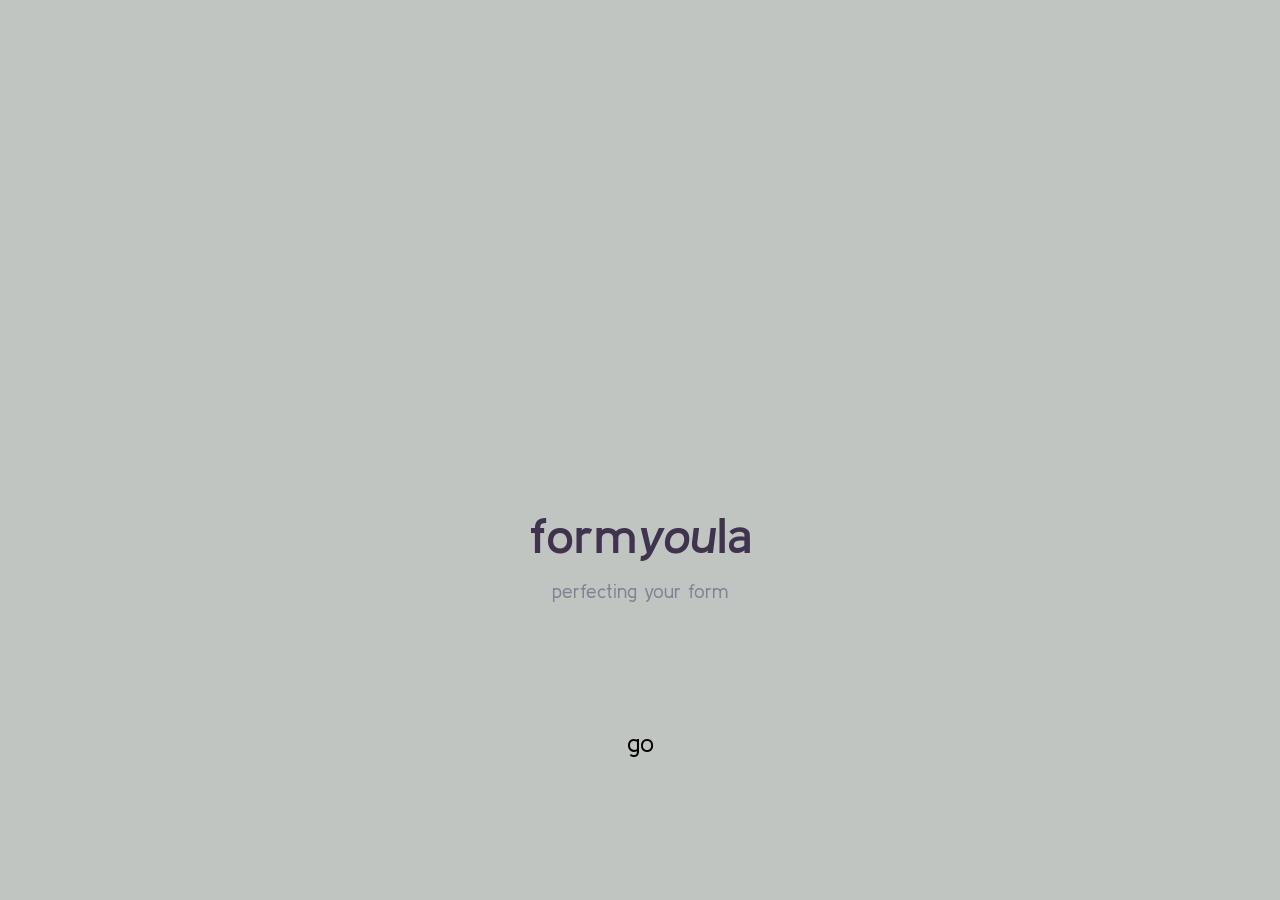
==== index.html @ 3be3f794 "Changed names Co-authored-by: Malcolm Chan <malcolmchan28@gmail.com>" ====
<!DOCTYPE html>
<html lang="en">
<head>
    <meta charset="UTF-8">
    <meta name="viewport" content="width=device-width, initial-scale=1.0">
    <title>Home-Page</title>
    <link rel="preconnect" href="https://fonts.googleapis.com">
    <link rel="preconnect" href="https://fonts.gstatic.com" crossorigin>
    <link href="https://fonts.googleapis.com/css2?family=Kulim+Park:ital,wght@0,200;0,300;0,400;0,600;0,700;1,200;1,300;1,400;1,600;1,700&display=swap" rel="stylesheet">
    <link rel="stylesheet" href="css/index.css">
</head>

<body>
    <h1>form<i>you</i>la</h1>

    <h3>perfecting your form</h3>

    <a href="squats.html" class="go-button">go</a>
</body>
</html>
---- css/index.css ----
.root {
    --yellow-colour: #eaf0ce;
    --light: #C0C5C1;
    --med: #7D8491;
    --dark: #574B60;
    --darkest: #3F334D; 
}

body {
    background-color: #C0C5C1;

}

h1 {
  font-family: "Kulim Park", sans-serif;
  font-weight: 600;
  font-style: normal;
  color: #3F334D;
  display: flex;
  justify-content: center;
  margin-right: auto;
  margin-left: auto;
  margin-top: 40%;
  margin-bottom: auto;
  font-size: 50px;
}

h3 {
    font-family: "Kulim Park", sans-serif;
    font-weight: 400;
    font-style: normal;
    display: flex;
    justify-content: center;
    margin-right: auto;
    margin-left: auto;
    color: #7D8491;

}
.go-button {
    z-index: 1;
    font-family: "Kulim Park", sans-serif;
    font-weight: 400;
    font-style: normal;
    font-size: 25px;
    display: flex;
    justify-content: center;
    margin-top: 10%;
    margin-right: auto;
    margin-left: auto;
    width: 60px;
    height: 35px;
    border-radius: 6px;
    text-decoration: none;
    color: var(--darkest);
    background-color: var(--light);
    
}
.go-button:hover {
    color: var(--light);
    background-color: var(--darkest);
    transition: 0.2s;
    display: flex;
    justify-content: center;
    margin-right: auto;
    margin-left: auto;
    width: 60px;
    height: 35px;
    border-radius: 6px;
    cursor: pointer;
}
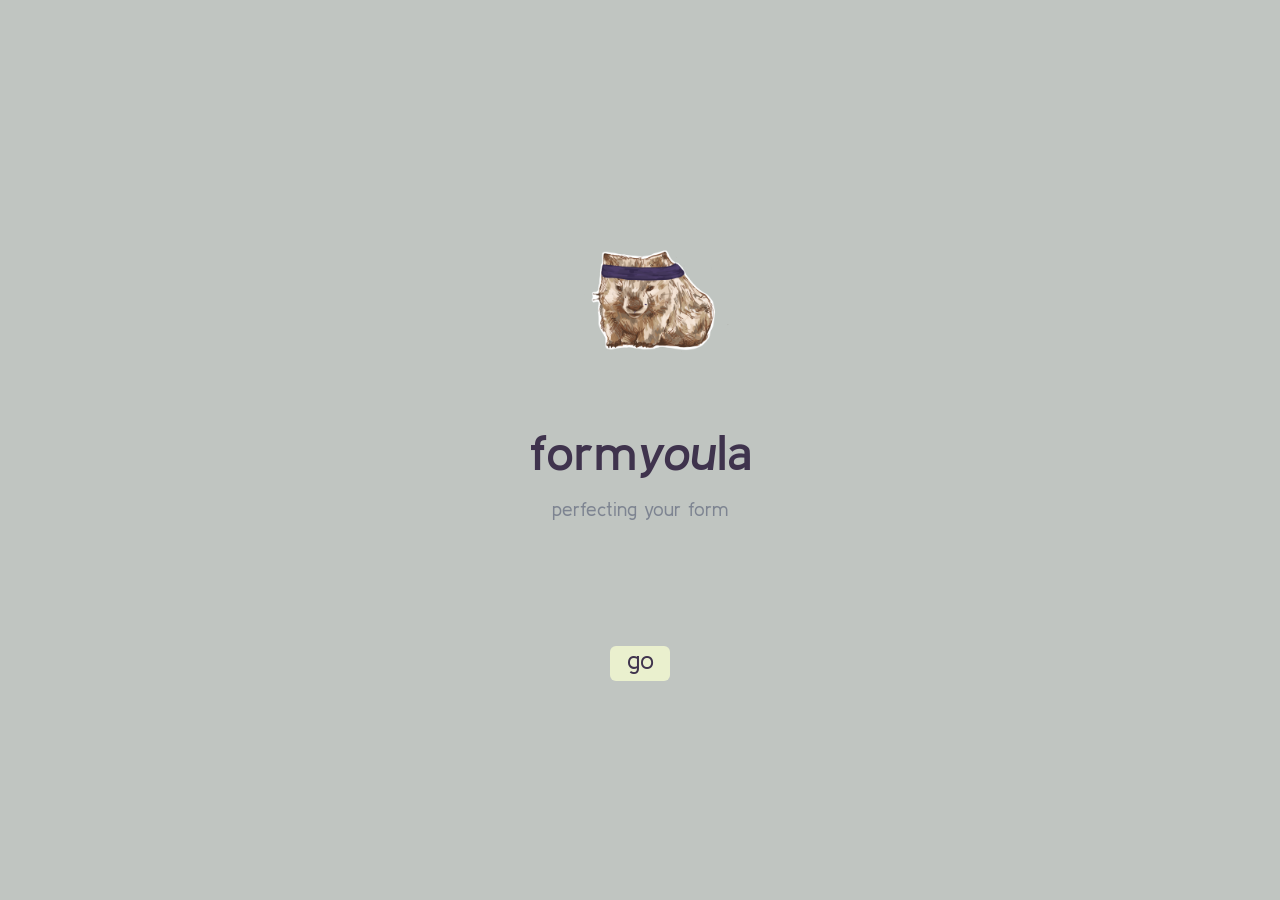
==== commit 3773f87b: "Updated UI Co-authored-by: Malcolm Chan <malcolmchan28@gmail.com>" ====
--- a/index.html
+++ b/index.html
@@ -11,6 +11,8 @@
 </head>
 
 <body>
+
+    <img src="photos/logo.png" class="logo-img">
     <h1>form<i>you</i>la</h1>
 
     <h3>perfecting your form</h3>
--- a/css/index.css
+++ b/css/index.css
@@ -1,4 +1,4 @@
-.root {
+:root {
     --yellow-colour: #eaf0ce;
     --light: #C0C5C1;
     --med: #7D8491;
@@ -15,12 +15,11 @@
   font-family: "Kulim Park", sans-serif;
   font-weight: 600;
   font-style: normal;
-  color: #3F334D;
+  color: var(--darkest);
   display: flex;
   justify-content: center;
   margin-right: auto;
   margin-left: auto;
-  margin-top: 40%;
   margin-bottom: auto;
   font-size: 50px;
 }
@@ -52,11 +51,11 @@
     border-radius: 6px;
     text-decoration: none;
     color: var(--darkest);
-    background-color: var(--light);
+    background-color: var(--yellow-colour);
     
 }
 .go-button:hover {
-    color: var(--light);
+    color: var(--yellow-colour);
     background-color: var(--darkest);
     transition: 0.2s;
     display: flex;
@@ -67,4 +66,13 @@
     height: 35px;
     border-radius: 6px;
     cursor: pointer;
+}
+
+.logo-img {
+    width: 200px;
+    display: flex;
+    justify-content: center;
+    margin-right: auto;
+    margin-left: auto;
+    margin-top: 15%;
 }
